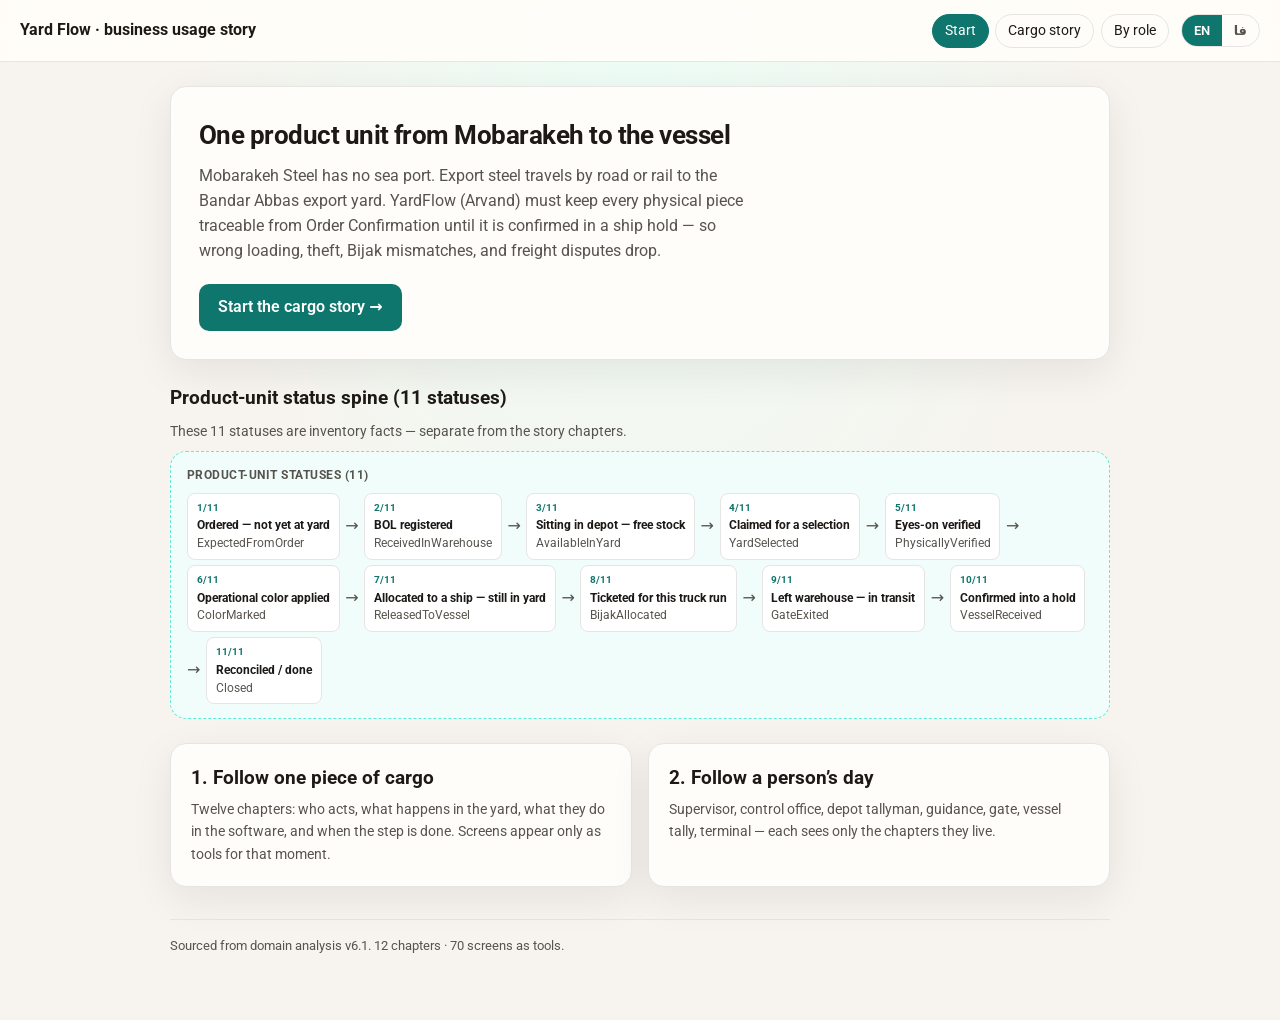
==== index.html @ d263f23e "Publish refined Persian typography and copy edits. Reduce Persian reading size for the interactive p" ====
<!DOCTYPE html>
<html lang="en">
<head>
  <meta charset="UTF-8" />
  <meta name="viewport" content="width=device-width, initial-scale=1" />
  <title>Yard Flow — How the business works</title>
  <link rel="stylesheet" href="shared/styles.css" />
</head>
<body>
  <header class="topbar">
    <h1 data-ui="brand">Yard Flow</h1>
    <nav class="pills">
      <a href="index.html" class="active" data-ui="navStart">Start</a>
      <a href="story.html" data-ui="navStory">Cargo story</a>
      <a href="roles.html" data-ui="navRoles">By role</a>
    </nav>
    <div class="lang-switch" role="group" aria-label="Language">
      <button type="button" data-lang-btn="en">EN</button>
      <button type="button" data-lang-btn="fa">فا</button>
    </div>
  </header>

  <main class="wrap">
    <section class="hero" id="hero"></section>

    <h3 style="margin:1.5rem 0 0.5rem" data-ui="lifecycleHeading"></h3>
    <p style="color:var(--muted);font-size:0.9rem;margin-bottom:0.5rem" data-ui="lifecycleHint"></p>
    <div class="lifecycle" id="lifecycle"></div>

    <div class="hub-grid">
      <a class="hub-card" href="story.html">
        <h3 data-ui="hubStoryTitle"></h3>
        <p data-ui="hubStoryBody"></p>
      </a>
      <a class="hub-card" href="roles.html">
        <h3 data-ui="hubRoleTitle"></h3>
        <p data-ui="hubRoleBody"></p>
      </a>
    </div>

    <p class="footnote" id="footnote"></p>
  </main>

  <script src="shared/data.js"></script>
  <script src="shared/app.js"></script>
  <script>
    (function () {
      var Y = YardStory;
      Y.initLangToggle();

      function paint() {
        var d = Y.data();
        document.querySelectorAll("[data-ui]").forEach(function (el) {
          var key = el.getAttribute("data-ui");
          if (key === "lifecycleHeading" || key === "lifecycleHint") {
            el.textContent = Y.fmt(Y.ui(key), { total: d.lifecycle.length });
          } else {
            el.textContent = Y.ui(key);
          }
        });
        var m = d.meta;
        document.getElementById("hero").innerHTML =
          "<h2>" + Y.esc(Y.L(m.title)) + "</h2>" +
          "<p>" + Y.esc(Y.L(m.premise)) + "</p>" +
          '<a class="start" href="story.html">' + Y.esc(Y.ui("startStory")) + "</a>";
        Y.renderLifecycle(document.getElementById("lifecycle"));
        document.getElementById("footnote").textContent = Y.localizeDigits(
          (Y.getLang() === "fa"
            ? "منبع: تحلیل دامنه نسخه ۶.۱. "
            : "Sourced from domain analysis v6.1. ") +
            d.chapters.length +
            (Y.getLang() === "fa" ? " فصل · " : " chapters · ") +
            d.screenCount +
            (Y.getLang() === "fa" ? " صفحه به‌عنوان ابزار." : " screens as tools.")
        );
        document.title =
          Y.getLang() === "fa"
            ? "Yard Flow — کسب‌وکار چگونه کار می‌کند"
            : "Yard Flow — How the business works";
      }

      paint();
      window.addEventListener("yf-lang-change", paint);
    })();
  </script>
</body>
</html>
---- shared/styles.css ----
/* Yard Flow — story journey (narrative-first)
 *
 * Fonts: Yekan Bakh (RTL/Farsi) from the app’s public/fonts — same family as the TMS UI.
 * Path is relative to this CSS file so file:// open works without a server.
 */

@font-face {
  font-family: "Yekan Bakh";
  src: url("../fonts/yekan-bakh/woff2/YekanBakh-Thin.woff2") format("woff2");
  font-weight: 100;
  font-style: normal;
  font-display: swap;
}
@font-face {
  font-family: "Yekan Bakh";
  src: url("../fonts/yekan-bakh/woff2/YekanBakh-Light.woff2") format("woff2");
  font-weight: 300;
  font-style: normal;
  font-display: swap;
}
@font-face {
  font-family: "Yekan Bakh";
  src: url("../fonts/yekan-bakh/woff2/YekanBakh-Regular.woff2") format("woff2");
  font-weight: 400;
  font-style: normal;
  font-display: swap;
}
@font-face {
  font-family: "Yekan Bakh";
  src: url("../fonts/yekan-bakh/woff2/YekanBakh-SemiBold.woff2") format("woff2");
  font-weight: 600;
  font-style: normal;
  font-display: swap;
}
@font-face {
  font-family: "Yekan Bakh";
  src: url("../fonts/yekan-bakh/woff2/YekanBakh-Bold.woff2") format("woff2");
  font-weight: 700;
  font-style: normal;
  font-display: swap;
}
@font-face {
  font-family: "Yekan Bakh";
  src: url("../fonts/yekan-bakh/woff2/YekanBakh-ExtraBold.woff2") format("woff2");
  font-weight: 800;
  font-style: normal;
  font-display: swap;
}
@font-face {
  font-family: "Yekan Bakh";
  src: url("../fonts/yekan-bakh/woff2/YekanBakh-Black.woff2") format("woff2");
  font-weight: 900;
  font-style: normal;
  font-display: swap;
}

@font-face {
  font-family: "Roboto";
  src: url("../fonts/Roboto/static/Roboto-Regular.ttf") format("truetype");
  font-weight: 400;
  font-style: normal;
  font-display: swap;
}
@font-face {
  font-family: "Roboto";
  src: url("../fonts/Roboto/static/Roboto-Medium.ttf") format("truetype");
  font-weight: 500;
  font-style: normal;
  font-display: swap;
}
@font-face {
  font-family: "Roboto";
  src: url("../fonts/Roboto/static/Roboto-SemiBold.ttf") format("truetype");
  font-weight: 600;
  font-style: normal;
  font-display: swap;
}
@font-face {
  font-family: "Roboto";
  src: url("../fonts/Roboto/static/Roboto-Bold.ttf") format("truetype");
  font-weight: 700;
  font-style: normal;
  font-display: swap;
}

:root {
  --bg: #f7f4ef;
  --paper: #fffdf9;
  --ink: #1c1917;
  --muted: #57534e;
  --line: #e7e5e4;
  --accent: #0f766e;
  --accent-soft: #ccfbf1;
  --warn: #b45309;
  --warn-bg: #fff7ed;
  --critical: #9f1239;
  --critical-bg: #fff1f2;
  --role: #1d4ed8;
  --shadow: 0 12px 40px rgba(28, 25, 23, 0.08);
  --radius: 16px;
  --font-en: "Roboto", "Segoe UI", system-ui, -apple-system, sans-serif;
  --font-fa: "Yekan Bakh", Tahoma, "Segoe UI", sans-serif;
  font-family: var(--font-en);
}

* { box-sizing: border-box; margin: 0; padding: 0; }
html { scroll-behavior: smooth; }
body {
  background:
    radial-gradient(ellipse at top, #ecfdf5 0%, transparent 50%),
    var(--bg);
  color: var(--ink);
  min-height: 100vh;
  line-height: 1.55;
}

a { color: var(--accent); }
button { font: inherit; cursor: pointer; }

.topbar {
  position: sticky; top: 0; z-index: 50;
  display: flex; flex-wrap: wrap; gap: 0.75rem; align-items: center;
  padding: 0.85rem 1.25rem;
  background: rgba(255, 253, 249, 0.92);
  backdrop-filter: blur(10px);
  border-bottom: 1px solid var(--line);
}
.topbar h1 { font-size: 1rem; flex: 1; min-width: 180px; }
.pills { display: flex; flex-wrap: wrap; gap: 0.4rem; }
.pills a {
  text-decoration: none; color: var(--ink);
  padding: 0.35rem 0.75rem; border-radius: 999px;
  border: 1px solid var(--line); background: var(--paper); font-size: 0.85rem;
}
.pills a.active, .pills a:hover { background: var(--accent); color: #fff; border-color: var(--accent); }

.wrap { max-width: 980px; margin: 0 auto; padding: 1.5rem 1.25rem 4rem; }

.hero {
  background: var(--paper);
  border: 1px solid var(--line);
  border-radius: var(--radius);
  padding: 1.75rem;
  box-shadow: var(--shadow);
  margin-bottom: 1.5rem;
}
.hero h2 { font-size: 1.65rem; letter-spacing: -0.02em; margin-bottom: 0.5rem; }
.hero .fa { direction: rtl; color: var(--accent); font-size: 1.1rem; margin-bottom: 0.75rem; }
.hero p { color: var(--muted); max-width: 62ch; }
.hero .start {
  display: inline-block; margin-top: 1.25rem;
  background: var(--accent); color: #fff; text-decoration: none;
  padding: 0.7rem 1.2rem; border-radius: 10px; font-weight: 600;
}

.progress {
  margin-bottom: 1.25rem;
  padding: 0.85rem 1rem;
  background: var(--paper);
  border: 1px solid var(--line);
  border-radius: var(--radius);
}
.rail-label {
  font-size: 0.75rem;
  font-weight: 700;
  letter-spacing: 0.04em;
  text-transform: uppercase;
  color: var(--muted);
  margin-bottom: 0.55rem;
}
.progress-row {
  display: flex;
  gap: 0.4rem;
  overflow-x: auto;
  padding: 0.15rem 0;
}
.progress-dot {
  position: relative;
  flex: 0 0 auto;
  width: 2.15rem;
  height: 2.15rem;
  border-radius: 50%;
  display: grid;
  place-items: center;
  text-decoration: none;
  border: 1px solid var(--line);
  background: #fff;
  color: var(--muted);
  font-size: 0.8rem;
  font-weight: 700;
}
.progress-dot:hover { border-color: var(--accent); color: var(--accent); }
.progress-dot.crit {
  border-color: #fda4af;
  background: var(--critical-bg);
  color: var(--critical);
}
.progress-dot .crit-mark {
  position: absolute;
  top: -0.35rem;
  inset-inline-end: -0.2rem;
  font-size: 0.65rem;
  line-height: 1;
  color: var(--critical);
}

.chapter {
  background: var(--paper);
  border: 1px solid var(--line);
  border-radius: var(--radius);
  margin-bottom: 1.5rem;
  overflow: hidden;
  box-shadow: var(--shadow);
  scroll-margin-top: 72px;
}
.chapter.critical { border-color: #fda4af; }
.chapter-head {
  padding: 1.25rem 1.4rem 1rem;
  border-bottom: 1px solid var(--line);
  background: linear-gradient(180deg, #fff 0%, #fafaf9 100%);
}
.chapter.critical .chapter-head { background: var(--critical-bg); }
.kicker {
  font-size: 0.75rem; font-weight: 700; letter-spacing: 0.06em;
  text-transform: uppercase; color: var(--accent); margin-bottom: 0.35rem;
}
.chapter h3 { font-size: 1.35rem; letter-spacing: -0.02em; }
.chapter .title-fa { direction: rtl; color: var(--muted); margin-top: 0.25rem; }
.meta-row {
  display: flex; flex-wrap: wrap; gap: 0.5rem; margin-top: 0.85rem;
}
.chip {
  font-size: 0.78rem; padding: 0.25rem 0.6rem; border-radius: 999px;
  background: var(--accent-soft); color: #115e59;
}
.chip.setting { background: #f5f5f4; color: var(--muted); }

.chapter-body { padding: 1.25rem 1.4rem 1.5rem; }
.scene {
  font-size: 1.05rem; margin-bottom: 1rem; max-width: 68ch;
}
.why {
  border-left: 3px solid var(--accent);
  padding: 0.65rem 0.9rem;
  background: #f0fdfa;
  border-radius: 0 10px 10px 0;
  margin: 1rem 0;
  color: var(--ink);
}
.why strong { color: var(--accent); }
.alert {
  margin: 1rem 0; padding: 0.85rem 1rem;
  border-radius: 10px; background: var(--warn-bg); border: 1px solid #fdba74;
  color: #7c2d12; font-size: 0.92rem;
}
.alert.critical-alert {
  background: var(--critical-bg); border-color: #fda4af; color: var(--critical);
}

.grid-2 {
  display: grid; grid-template-columns: 1fr 1fr; gap: 1rem; margin: 1rem 0;
}
@media (max-width: 720px) { .grid-2 { grid-template-columns: 1fr; } }

.block h4 {
  font-size: 0.8rem; text-transform: uppercase; letter-spacing: 0.05em;
  color: var(--muted); margin-bottom: 0.45rem;
}
.block ul { padding-left: 1.1rem; color: var(--ink); font-size: 0.92rem; }
.block li { margin: 0.3rem 0; }

.done {
  margin: 1rem 0;
  padding: 0.75rem 1rem;
  border-radius: 10px;
  background: #ecfdf5;
  border: 1px solid #6ee7b7;
  font-weight: 600;
  font-size: 0.95rem;
}

.tools { margin-top: 1.25rem; }
.tools > h4 {
  font-size: 0.85rem; margin-bottom: 0.65rem; color: var(--muted);
}
.tools-note {
  font-size: 0.85rem; color: var(--muted); margin-bottom: 0.75rem;
}
.tool-rail {
  display: flex; gap: 0.75rem; overflow-x: auto; padding-bottom: 0.5rem;
  scroll-snap-type: x mandatory;
}
.tool {
  flex: 0 0 200px; scroll-snap-align: start;
  border: 1px solid var(--line); border-radius: 12px; overflow: hidden;
  background: #fff; cursor: pointer; transition: transform 0.15s, box-shadow 0.15s;
}
.tool:hover { transform: translateY(-2px); box-shadow: var(--shadow); }
.tool.mobile { flex: 0 0 120px; }
.tool img {
  width: 100%; aspect-ratio: 16/10; object-fit: cover; object-position: top;
  display: block; background: #f5f5f4;
}
.tool.mobile img { aspect-ratio: 9/16; }
.tool .cap { padding: 0.5rem 0.65rem; font-size: 0.78rem; font-weight: 600; }
.tool .route { font-size: 0.65rem; color: var(--muted); font-weight: 400; }

.lifecycle {
  margin: 0 0 1.5rem;
  padding: 0.85rem 1rem;
  background: #f0fdfa;
  border: 1px dashed #5eead4;
  border-radius: var(--radius);
}
.lifecycle-row {
  display: flex;
  flex-wrap: wrap;
  gap: 0.35rem;
  align-items: center;
}
.life-step {
  font-size: 0.72rem;
  padding: 0.35rem 0.55rem;
  border-radius: 8px;
  background: #fff;
  border: 1px solid var(--line);
  color: var(--muted);
}
.life-step b { display: block; color: var(--ink); font-size: 0.72rem; }
.life-step .life-n {
  display: block;
  font-size: 0.65rem;
  font-weight: 700;
  color: var(--accent);
  margin-bottom: 0.1rem;
}
.life-arrow { color: var(--muted); }

.role-card {
  background: var(--paper); border: 1px solid var(--line);
  border-radius: var(--radius); padding: 1.25rem; margin-bottom: 1rem;
  box-shadow: var(--shadow);
}
.role-card h3 { font-size: 1.15rem; }
.role-card .fa { direction: rtl; color: var(--role); margin: 0.25rem 0 0.5rem; }
.role-card .morning { color: var(--muted); margin-bottom: 0.75rem; }
.role-card .links { display: flex; flex-wrap: wrap; gap: 0.4rem; }
.role-card .links a {
  text-decoration: none; font-size: 0.8rem;
  padding: 0.3rem 0.65rem; border-radius: 8px;
  background: #eff6ff; color: var(--role); border: 1px solid #bfdbfe;
}
.cares { margin-top: 0.75rem; font-size: 0.85rem; color: var(--muted); }

.hub-grid {
  display: grid; grid-template-columns: repeat(auto-fit, minmax(240px, 1fr));
  gap: 1rem; margin-top: 1.25rem;
}
.hub-card {
  display: block; text-decoration: none; color: inherit;
  background: var(--paper); border: 1px solid var(--line);
  border-radius: var(--radius); padding: 1.25rem; box-shadow: var(--shadow);
}
.hub-card:hover { border-color: var(--accent); }
.hub-card h3 { margin-bottom: 0.4rem; }
.hub-card p { color: var(--muted); font-size: 0.9rem; }

.lightbox {
  display: none; position: fixed; inset: 0; z-index: 200;
  background: rgba(28,25,23,0.88); align-items: center; justify-content: center;
  padding: 1.5rem;
}
.lightbox.open { display: flex; }
.lightbox img { max-width: min(96vw, 1100px); max-height: 78vh; border-radius: 8px; }
.lightbox .cap {
  position: absolute; bottom: 1.5rem; left: 50%; transform: translateX(-50%);
  background: #fff; padding: 0.6rem 1rem; border-radius: 8px; max-width: 90vw;
  text-align: center; font-size: 0.9rem;
}
.lightbox .x {
  position: absolute; top: 1rem; right: 1rem;
  width: 2.5rem; height: 2.5rem; border-radius: 50%; border: none; background: #fff;
}

.footnote {
  margin-top: 2rem; font-size: 0.8rem; color: var(--muted);
  border-top: 1px solid var(--line); padding-top: 1rem;
}

body.picture-mode .scene,
body.picture-mode .why,
body.picture-mode .block,
body.picture-mode .done,
body.picture-mode .alert,
body.picture-mode .tools-note { display: none; }
body.picture-mode .tool { flex-basis: 260px; }
body.picture-mode .tool.mobile { flex-basis: 140px; }

.toolbar button {
  border: 1px solid var(--line); background: var(--paper);
  padding: 0.35rem 0.7rem; border-radius: 8px; font-size: 0.8rem;
}
.toolbar button.on { background: var(--accent); color: #fff; border-color: var(--accent); }

.lang-switch {
  display: inline-flex;
  border: 1px solid var(--line);
  border-radius: 999px;
  overflow: hidden;
  background: var(--paper);
}
.lang-switch button {
  border: none;
  background: transparent;
  padding: 0.35rem 0.75rem;
  font-size: 0.8rem;
  font-weight: 600;
  color: var(--muted);
  cursor: pointer;
}
.lang-switch button.on {
  background: var(--accent);
  color: #fff;
}

/* RTL (Farsi) — Yekan Bakh, same as TMS app */
html[dir="rtl"] body,
html[dir="rtl"] button,
html[dir="rtl"] input,
html[dir="rtl"] .topbar,
html[dir="rtl"] .wrap {
  font-family: var(--font-fa);
}
html[dir="ltr"] body {
  font-family: var(--font-en);
}
html[dir="rtl"] .why {
  border-left: none;
  border-right: 3px solid var(--accent);
  border-radius: 10px 0 0 10px;
}
html[dir="rtl"] .block ul { padding-left: 0; padding-right: 1.1rem; }
html[dir="rtl"] .done::before { content: none; }
html[dir="rtl"] .scene,
html[dir="rtl"] .why,
html[dir="rtl"] .alert,
html[dir="rtl"] .done,
html[dir="rtl"] .tools-note,
html[dir="rtl"] .hero p,
html[dir="rtl"] .role-card .morning {
  text-align: right;
}
html[dir="rtl"] .chapter h3,
html[dir="rtl"] .hero h2,
html[dir="rtl"] .role-card h3 {
  text-align: right;
}
html[dir="rtl"] .hero h2 { font-size: 1.5rem; }
html[dir="rtl"] .hero .fa { font-size: 1rem; }
html[dir="rtl"] .hero p { font-size: 0.96rem; line-height: 1.9; }
html[dir="rtl"] .chapter h3 { font-size: 1.22rem; }
html[dir="rtl"] .chip { font-size: 0.74rem; }
html[dir="rtl"] .scene { font-size: 0.98rem; line-height: 2; }
html[dir="rtl"] .why,
html[dir="rtl"] .alert,
html[dir="rtl"] .done,
html[dir="rtl"] .block ul,
html[dir="rtl"] .tools-note,
html[dir="rtl"] .role-card .morning {
  font-size: 0.9rem;
  line-height: 1.95;
}
html[dir="rtl"] .block h4,
html[dir="rtl"] .tools > h4 {
  font-size: 0.76rem;
}
html[dir="ltr"] .done-prefix { font-weight: 700; color: var(--accent); }
html[dir="rtl"] .done-prefix { font-weight: 700; color: var(--accent); }

.done::before { content: none; }
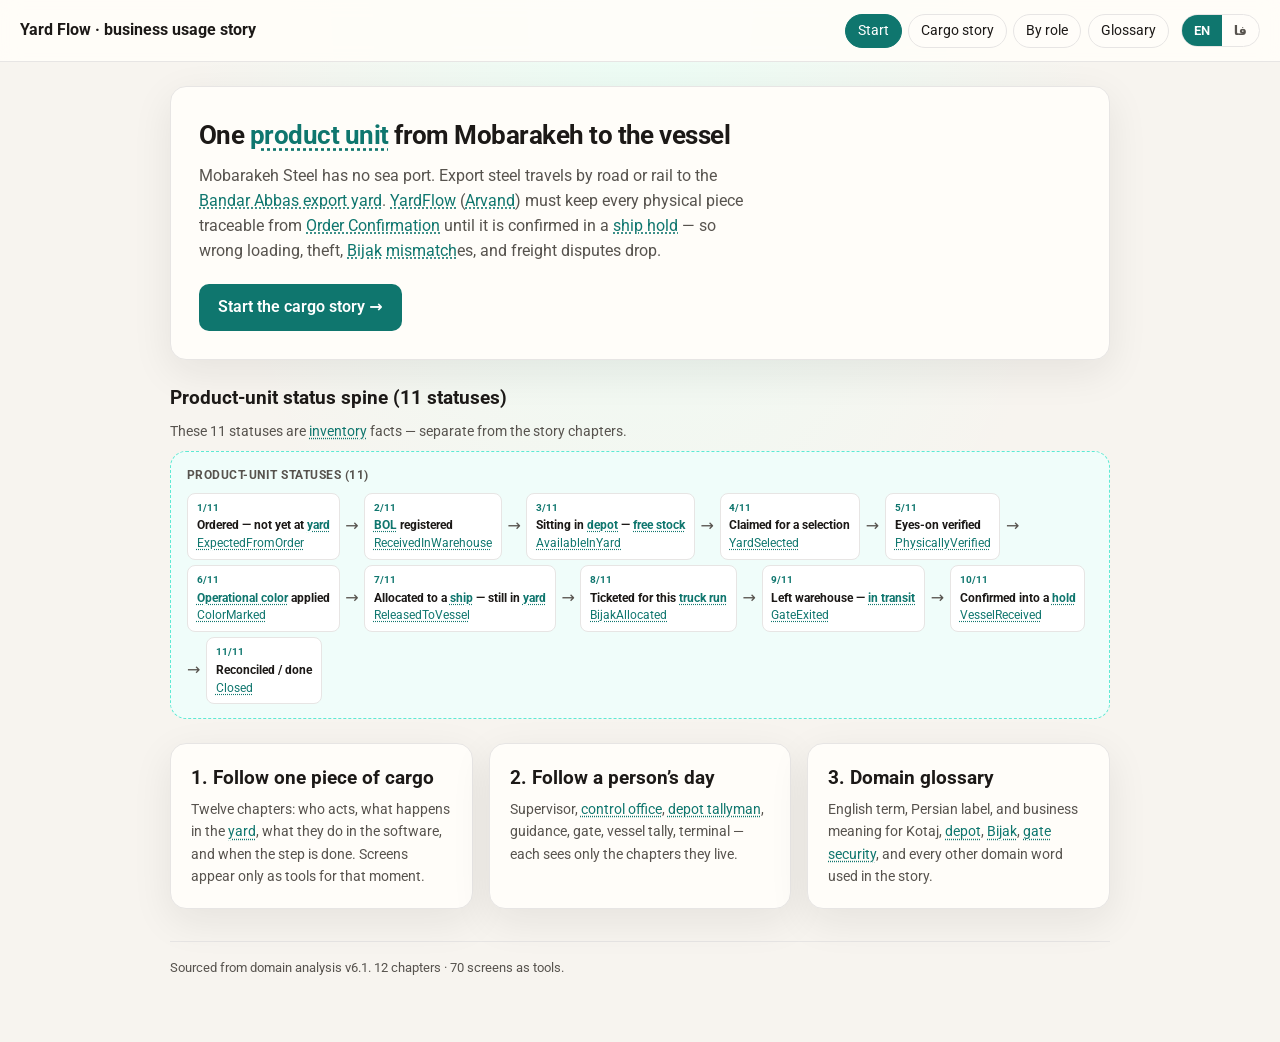
==== commit e1a35176: "Add bilingual domain glossary with in-story term links across all pages. Co-authored-by: Cursor <cur" ====
--- a/index.html
+++ b/index.html
@@ -13,6 +13,7 @@
       <a href="index.html" class="active" data-ui="navStart">Start</a>
       <a href="story.html" data-ui="navStory">Cargo story</a>
       <a href="roles.html" data-ui="navRoles">By role</a>
+      <a href="glossary.html" data-ui="navGlossary">Glossary</a>
     </nav>
     <div class="lang-switch" role="group" aria-label="Language">
       <button type="button" data-lang-btn="en">EN</button>
@@ -24,17 +25,21 @@
     <section class="hero" id="hero"></section>
 
     <h3 style="margin:1.5rem 0 0.5rem" data-ui="lifecycleHeading"></h3>
-    <p style="color:var(--muted);font-size:0.9rem;margin-bottom:0.5rem" data-ui="lifecycleHint"></p>
+    <p style="color:var(--muted);font-size:0.9rem;margin-bottom:0.5rem" data-ui="lifecycleHint" data-glossary></p>
     <div class="lifecycle" id="lifecycle"></div>
 
     <div class="hub-grid">
       <a class="hub-card" href="story.html">
         <h3 data-ui="hubStoryTitle"></h3>
-        <p data-ui="hubStoryBody"></p>
+        <p data-ui="hubStoryBody" data-glossary></p>
       </a>
       <a class="hub-card" href="roles.html">
         <h3 data-ui="hubRoleTitle"></h3>
-        <p data-ui="hubRoleBody"></p>
+        <p data-ui="hubRoleBody" data-glossary></p>
+      </a>
+      <a class="hub-card" href="glossary.html">
+        <h3 data-ui="hubGlossaryTitle"></h3>
+        <p data-ui="hubGlossaryBody" data-glossary></p>
       </a>
     </div>
 
@@ -50,18 +55,14 @@
 
       function paint() {
         var d = Y.data();
-        document.querySelectorAll("[data-ui]").forEach(function (el) {
-          var key = el.getAttribute("data-ui");
-          if (key === "lifecycleHeading" || key === "lifecycleHint") {
-            el.textContent = Y.fmt(Y.ui(key), { total: d.lifecycle.length });
-          } else {
-            el.textContent = Y.ui(key);
-          }
+        Y.paintUi(document, {
+          lifecycleHeading: { total: d.lifecycle.length },
+          lifecycleHint: { total: d.lifecycle.length },
         });
         var m = d.meta;
         document.getElementById("hero").innerHTML =
-          "<h2>" + Y.esc(Y.L(m.title)) + "</h2>" +
-          "<p>" + Y.esc(Y.L(m.premise)) + "</p>" +
+          "<h2>" + Y.glossaryHtml(Y.L(m.title)) + "</h2>" +
+          "<p>" + Y.glossaryHtml(Y.L(m.premise)) + "</p>" +
           '<a class="start" href="story.html">' + Y.esc(Y.ui("startStory")) + "</a>";
         Y.renderLifecycle(document.getElementById("lifecycle"));
         document.getElementById("footnote").textContent = Y.localizeDigits(
--- a/shared/styles.css
+++ b/shared/styles.css
@@ -263,11 +263,13 @@
 @media (max-width: 720px) { .grid-2 { grid-template-columns: 1fr; } }
 
 .block h4 {
-  font-size: 0.8rem; text-transform: uppercase; letter-spacing: 0.05em;
-  color: var(--muted); margin-bottom: 0.45rem;
-}
-.block ul { padding-left: 1.1rem; color: var(--ink); font-size: 0.92rem; }
-.block li { margin: 0.3rem 0; }
+  font-size: 0.88rem;
+  font-weight: 700;
+  letter-spacing: 0.01em;
+  color: #115e59;
+  margin-bottom: 0.5rem;
+}
+.sentence-list { color: var(--ink); font-size: 0.92rem; line-height: 1.9; }
 
 .done {
   margin: 1rem 0;
@@ -439,7 +441,7 @@
   border-right: 3px solid var(--accent);
   border-radius: 10px 0 0 10px;
 }
-html[dir="rtl"] .block ul { padding-left: 0; padding-right: 1.1rem; }
+html[dir="rtl"] .sentence-list { line-height: 2; }
 html[dir="rtl"] .done::before { content: none; }
 html[dir="rtl"] .scene,
 html[dir="rtl"] .why,
@@ -464,7 +466,7 @@
 html[dir="rtl"] .why,
 html[dir="rtl"] .alert,
 html[dir="rtl"] .done,
-html[dir="rtl"] .block ul,
+html[dir="rtl"] .sentence-list,
 html[dir="rtl"] .tools-note,
 html[dir="rtl"] .role-card .morning {
   font-size: 0.9rem;
@@ -472,9 +474,97 @@
 }
 html[dir="rtl"] .block h4,
 html[dir="rtl"] .tools > h4 {
-  font-size: 0.76rem;
+  font-size: 0.92rem;
+  text-transform: none;
+  letter-spacing: 0;
+  color: var(--accent);
 }
 html[dir="ltr"] .done-prefix { font-weight: 700; color: var(--accent); }
 html[dir="rtl"] .done-prefix { font-weight: 700; color: var(--accent); }
 
 .done::before { content: none; }
+
+/* Glossary links in story text */
+a.gloss-term {
+  color: var(--accent);
+  text-decoration: underline;
+  text-decoration-style: dotted;
+  text-underline-offset: 0.15em;
+}
+a.gloss-term:hover {
+  text-decoration-style: solid;
+  background: rgba(17, 94, 89, 0.08);
+}
+
+/* Glossary page */
+.glossary-wrap { max-width: 52rem; }
+.glossary-intro {
+  color: var(--muted);
+  font-size: 0.95rem;
+  line-height: 1.75;
+  margin-bottom: 1.25rem;
+}
+.glossary-toolbar {
+  display: flex;
+  flex-wrap: wrap;
+  gap: 0.75rem;
+  margin-bottom: 1.25rem;
+}
+.glossary-toolbar input,
+.glossary-toolbar select {
+  flex: 1 1 14rem;
+  padding: 0.55rem 0.75rem;
+  border: 1px solid var(--line);
+  border-radius: 8px;
+  font: inherit;
+  background: var(--paper);
+}
+.glossary-count { margin-bottom: 1rem; font-size: 0.88rem; }
+.glossary-section { margin-bottom: 2rem; }
+.glossary-section h3 {
+  font-size: 1rem;
+  color: var(--accent);
+  margin: 0 0 0.75rem;
+  padding-bottom: 0.35rem;
+  border-bottom: 1px solid var(--line);
+}
+.glossary-card {
+  background: var(--paper);
+  border: 1px solid var(--line);
+  border-radius: 12px;
+  padding: 1rem 1.1rem;
+  margin-bottom: 0.75rem;
+  scroll-margin-top: 5rem;
+}
+.glossary-card.glossary-highlight {
+  border-color: var(--accent);
+  box-shadow: 0 0 0 2px rgba(17, 94, 89, 0.15);
+}
+.glossary-head {
+  display: grid;
+  gap: 0.35rem;
+  margin-bottom: 0.65rem;
+}
+.glossary-pair { display: flex; flex-wrap: wrap; gap: 0.35rem 0.6rem; align-items: baseline; }
+.glossary-k {
+  font-size: 0.72rem;
+  font-weight: 700;
+  text-transform: uppercase;
+  letter-spacing: 0.04em;
+  color: var(--muted);
+  min-width: 4.5rem;
+}
+.glossary-v { font-weight: 600; }
+.glossary-meaning { margin: 0.35rem 0; line-height: 1.75; font-size: 0.92rem; }
+.glossary-source { margin: 0.25rem 0 0; font-size: 0.8rem; }
+.glossary-web-note {
+  margin: 0.5rem 0 0;
+  padding: 0.5rem 0.65rem;
+  background: #fffbeb;
+  border-radius: 8px;
+  font-size: 0.82rem;
+  color: #92400e;
+}
+html[dir="rtl"] .glossary-k { text-transform: none; letter-spacing: 0; min-width: 3rem; }
+html[dir="rtl"] .glossary-intro,
+html[dir="rtl"] .glossary-meaning { text-align: right; line-height: 1.95; }
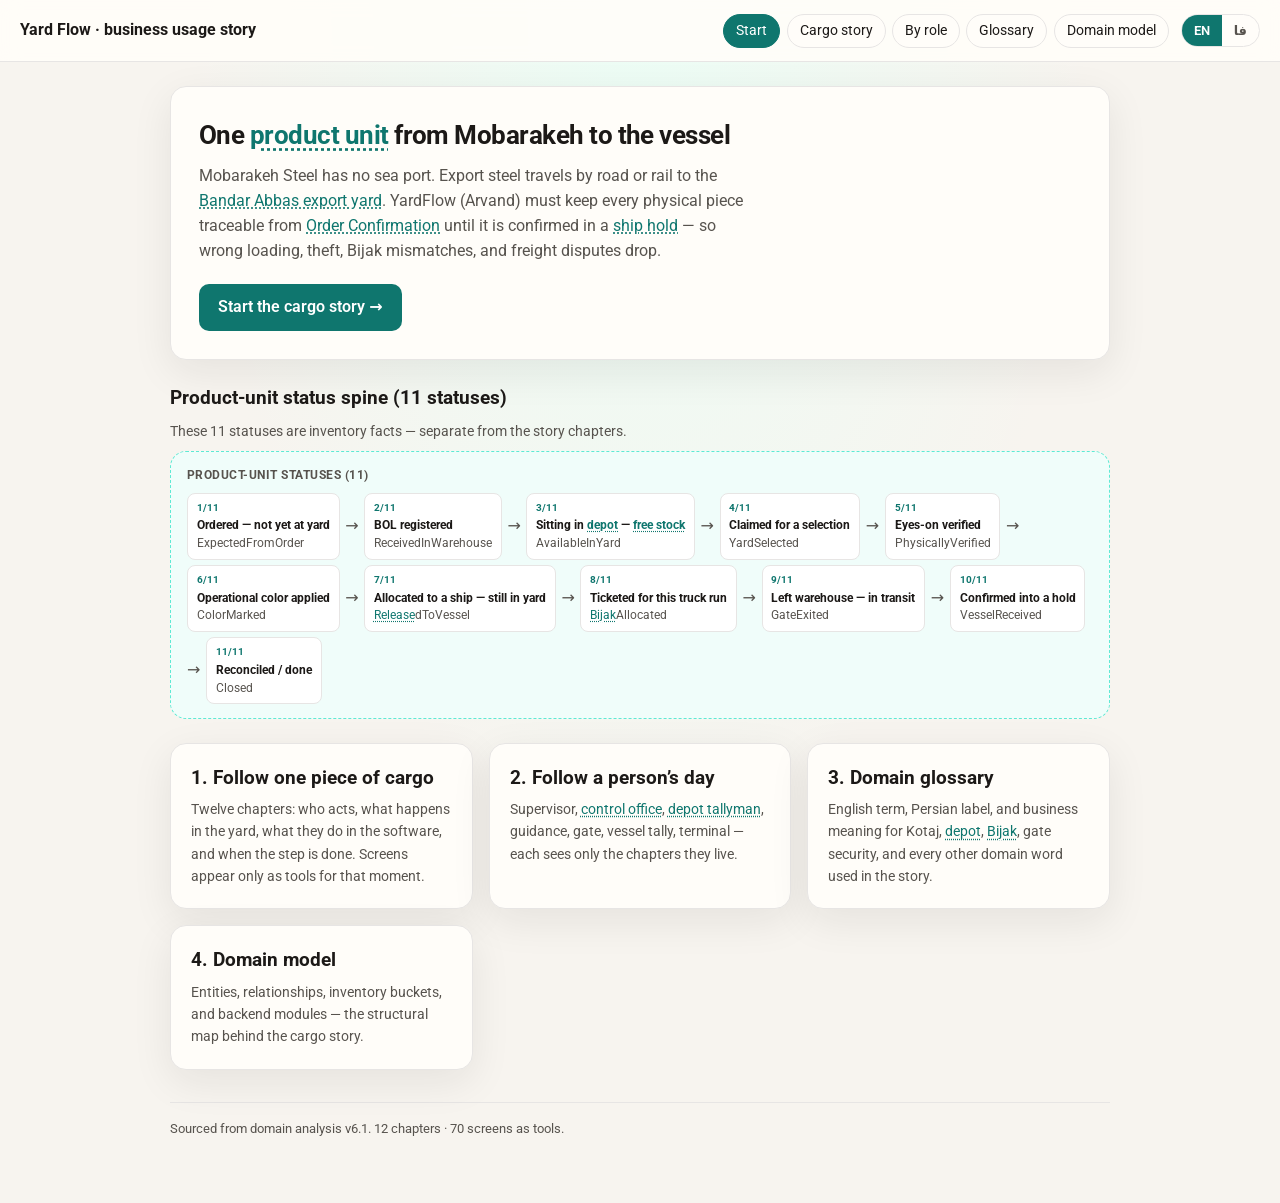
==== commit 1c823fc6: "Add bilingual domain model page with entities, flow, and backend modules. Co-authored-by: Cursor <cu" ====
--- a/index.html
+++ b/index.html
@@ -14,6 +14,7 @@
       <a href="story.html" data-ui="navStory">Cargo story</a>
       <a href="roles.html" data-ui="navRoles">By role</a>
       <a href="glossary.html" data-ui="navGlossary">Glossary</a>
+      <a href="models.html" data-ui="navModels">Domain model</a>
     </nav>
     <div class="lang-switch" role="group" aria-label="Language">
       <button type="button" data-lang-btn="en">EN</button>
@@ -40,6 +41,10 @@
       <a class="hub-card" href="glossary.html">
         <h3 data-ui="hubGlossaryTitle"></h3>
         <p data-ui="hubGlossaryBody" data-glossary></p>
+      </a>
+      <a class="hub-card" href="models.html">
+        <h3 data-ui="hubModelsTitle"></h3>
+        <p data-ui="hubModelsBody" data-glossary></p>
       </a>
     </div>
 
--- a/shared/styles.css
+++ b/shared/styles.css
@@ -209,7 +209,7 @@
   border: 1px solid var(--line);
   border-radius: var(--radius);
   margin-bottom: 1.5rem;
-  overflow: hidden;
+  overflow: visible;
   box-shadow: var(--shadow);
   scroll-margin-top: 72px;
 }
@@ -490,14 +490,72 @@
   text-decoration: underline;
   text-decoration-style: dotted;
   text-underline-offset: 0.15em;
+  cursor: pointer;
 }
 a.gloss-term:hover {
   text-decoration-style: solid;
-  background: rgba(17, 94, 89, 0.08);
+  background: rgba(17, 94, 89, 0.06);
+}
+a.gloss-term.open {
+  text-decoration-style: solid;
+  background: rgba(17, 94, 89, 0.12);
+}
+.gloss-popover {
+  position: fixed;
+  z-index: 100;
+  max-width: min(22rem, 88vw);
+  padding: 0.65rem 0.8rem;
+  border-radius: 10px;
+  background: #134e4a;
+  color: #fff;
+  box-shadow: 0 8px 24px rgba(0, 0, 0, 0.22);
+  font-size: 0.82rem;
+  line-height: 1.55;
+}
+.gloss-popover-pair {
+  font-weight: 600;
+  font-size: 0.74rem;
+  color: #99f6e4;
+  margin-bottom: 0.35rem;
+}
+.gloss-popover-meaning {
+  white-space: pre-line;
+}
+.gloss-popover-hint {
+  margin-top: 0.45rem;
+  font-size: 0.72rem;
+  color: #a7f3d0;
+  opacity: 0.92;
+}
+html[dir="rtl"] .gloss-popover,
+html[dir="rtl"] .gloss-popover-meaning {
+  text-align: right;
+  line-height: 1.85;
 }
 
 /* Glossary page */
 .glossary-wrap { max-width: 52rem; }
+.glossary-back {
+  display: inline-flex;
+  align-items: center;
+  margin-bottom: 1rem;
+  padding: 0.42rem 0.9rem;
+  border-radius: 999px;
+  border: 1px solid var(--line);
+  background: var(--paper);
+  color: var(--accent);
+  text-decoration: none;
+  font-size: 0.88rem;
+  font-weight: 600;
+  box-shadow: var(--shadow);
+}
+.glossary-back:hover {
+  border-color: var(--accent);
+  background: rgba(17, 94, 89, 0.06);
+}
+html[dir="rtl"] .glossary-back {
+  flex-direction: row-reverse;
+}
 .glossary-intro {
   color: var(--muted);
   font-size: 0.95rem;
@@ -568,3 +626,117 @@
 html[dir="rtl"] .glossary-k { text-transform: none; letter-spacing: 0; min-width: 3rem; }
 html[dir="rtl"] .glossary-intro,
 html[dir="rtl"] .glossary-meaning { text-align: right; line-height: 1.95; }
+
+/* Domain model page */
+.models-wrap { max-width: 56rem; }
+.models-intro {
+  color: var(--muted);
+  font-size: 0.95rem;
+  line-height: 1.75;
+  margin-bottom: 0.5rem;
+}
+.models-source {
+  font-size: 0.82rem;
+  margin-bottom: 1.5rem;
+}
+.models-section {
+  margin-bottom: 2rem;
+}
+.models-section h3,
+.models-entities-heading {
+  font-size: 1.05rem;
+  color: var(--accent);
+  margin: 0 0 0.65rem;
+  padding-bottom: 0.35rem;
+  border-bottom: 1px solid var(--line);
+}
+.models-entities-heading {
+  margin-top: 2rem;
+}
+.models-section-body {
+  color: var(--muted);
+  font-size: 0.9rem;
+  margin-bottom: 0.65rem;
+  line-height: 1.7;
+}
+.models-list {
+  margin: 0;
+  padding: 0;
+  list-style: none;
+}
+.models-list li {
+  position: relative;
+  padding: 0.35rem 0 0.35rem 1rem;
+  font-size: 0.92rem;
+  line-height: 1.7;
+  border-bottom: 1px solid #f5f5f4;
+}
+html[dir="ltr"] .models-list li { padding: 0.35rem 0 0.35rem 1rem; }
+html[dir="ltr"] .models-list li::before {
+  content: "→";
+  position: absolute;
+  left: 0;
+  color: var(--accent);
+  font-size: 0.8rem;
+}
+html[dir="rtl"] .models-list li {
+  padding: 0.35rem 1rem 0.35rem 0;
+  text-align: right;
+}
+html[dir="rtl"] .models-list li::before {
+  content: "←";
+  position: absolute;
+  right: 0;
+  color: var(--accent);
+  font-size: 0.8rem;
+}
+.models-entity-group {
+  margin-bottom: 1.75rem;
+}
+.models-entity-group h4 {
+  font-size: 0.92rem;
+  color: var(--ink);
+  margin: 0 0 0.5rem;
+}
+.models-table {
+  width: 100%;
+  border-collapse: collapse;
+  font-size: 0.88rem;
+  background: var(--paper);
+  border: 1px solid var(--line);
+  border-radius: 10px;
+  overflow: hidden;
+}
+.models-table th,
+.models-table td {
+  padding: 0.55rem 0.75rem;
+  text-align: start;
+  vertical-align: top;
+  border-bottom: 1px solid var(--line);
+}
+.models-table th {
+  background: #f8fafc;
+  font-size: 0.78rem;
+  font-weight: 700;
+  color: var(--muted);
+  text-transform: uppercase;
+  letter-spacing: 0.03em;
+}
+html[dir="rtl"] .models-table th {
+  text-transform: none;
+  letter-spacing: 0;
+}
+.models-table tr:last-child td { border-bottom: none; }
+.models-name { font-weight: 600; white-space: nowrap; }
+.models-keys code {
+  font-size: 0.78rem;
+  background: #f5f5f4;
+  padding: 0.15rem 0.35rem;
+  border-radius: 4px;
+}
+html[dir="rtl"] .models-intro,
+html[dir="rtl"] .models-section-body,
+html[dir="rtl"] .models-table td { text-align: right; }
+@media (max-width: 640px) {
+  .models-table { display: block; overflow-x: auto; }
+}
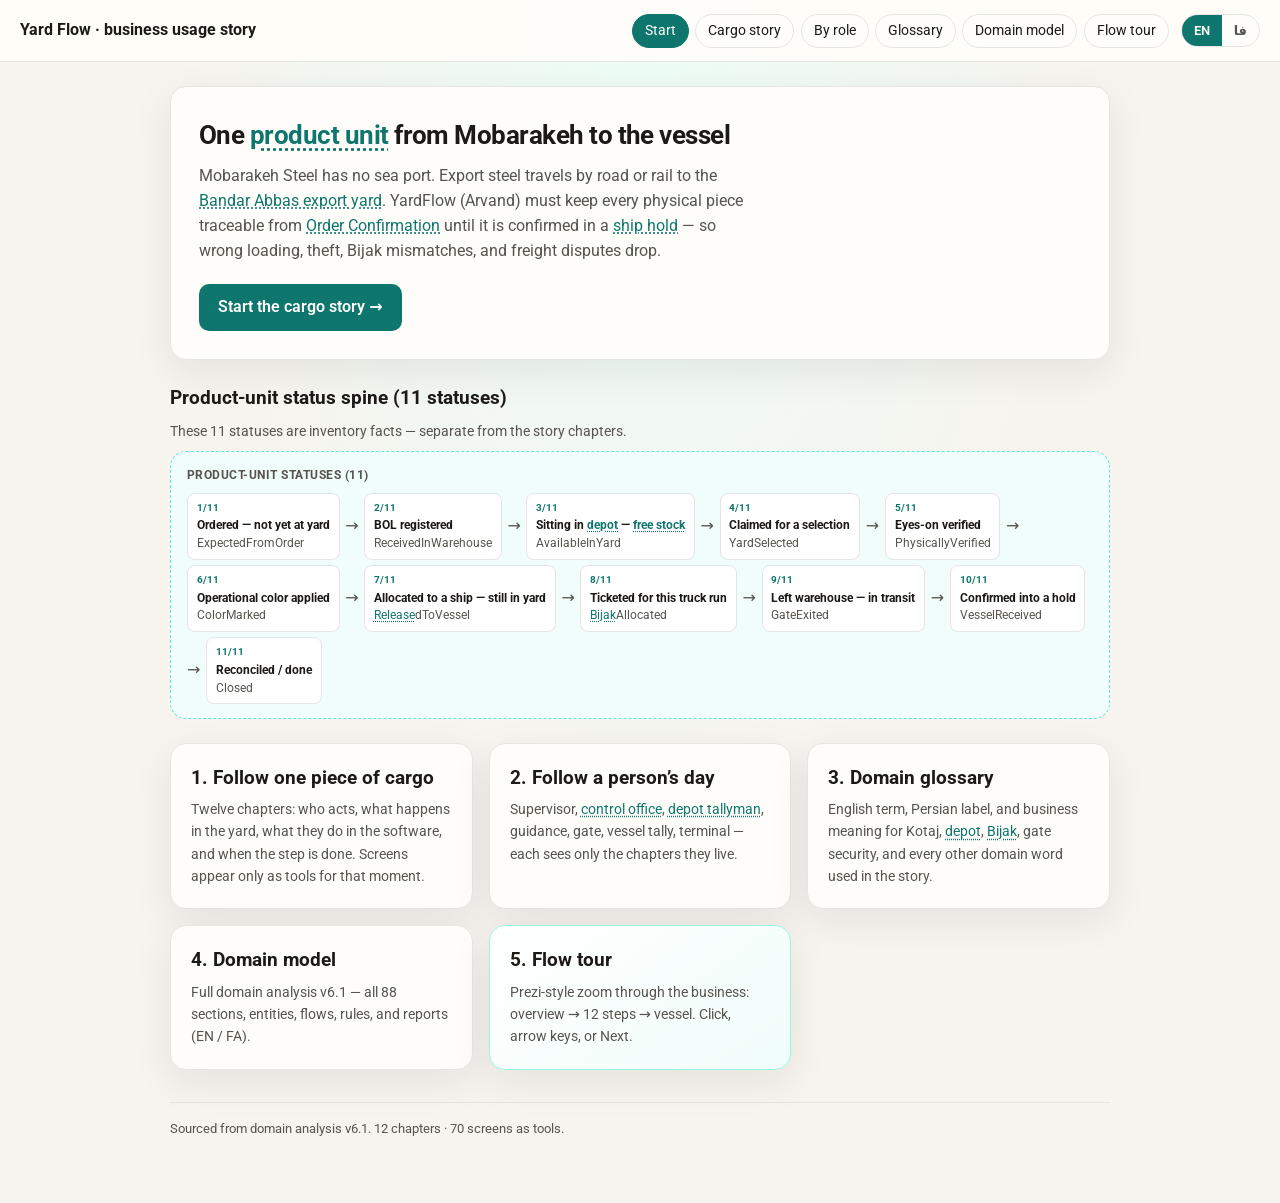
==== commit f4867c20: "Add Prezi-style flow tour and fix domain model section counts. Introduce prezi.html zoom navigation " ====
--- a/index.html
+++ b/index.html
@@ -15,6 +15,7 @@
       <a href="roles.html" data-ui="navRoles">By role</a>
       <a href="glossary.html" data-ui="navGlossary">Glossary</a>
       <a href="models.html" data-ui="navModels">Domain model</a>
+      <a href="prezi.html" data-ui="navPrezi">Flow tour</a>
     </nav>
     <div class="lang-switch" role="group" aria-label="Language">
       <button type="button" data-lang-btn="en">EN</button>
@@ -45,6 +46,10 @@
       <a class="hub-card" href="models.html">
         <h3 data-ui="hubModelsTitle"></h3>
         <p data-ui="hubModelsBody" data-glossary></p>
+      </a>
+      <a class="hub-card hub-card--prezi" href="prezi.html">
+        <h3 data-ui="hubPreziTitle"></h3>
+        <p data-ui="hubPreziBody" data-glossary></p>
       </a>
     </div>
 
--- a/shared/styles.css
+++ b/shared/styles.css
@@ -364,6 +364,11 @@
   border-radius: var(--radius); padding: 1.25rem; box-shadow: var(--shadow);
 }
 .hub-card:hover { border-color: var(--accent); }
+.hub-card--prezi {
+  border-color: #99f6e4;
+  background: linear-gradient(145deg, #fff 0%, #f0fdfa 100%);
+}
+.hub-card--prezi:hover { border-color: var(--accent); }
 .hub-card h3 { margin-bottom: 0.4rem; }
 .hub-card p { color: var(--muted); font-size: 0.9rem; }
 
@@ -627,8 +632,145 @@
 html[dir="rtl"] .glossary-intro,
 html[dir="rtl"] .glossary-meaning { text-align: right; line-height: 1.95; }
 
-/* Domain model page */
-.models-wrap { max-width: 56rem; }
+/* Domain model page — full markdown document */
+.models-wrap { max-width: none; padding-bottom: 3rem; }
+.domain-layout {
+  display: grid;
+  grid-template-columns: minmax(11rem, 15rem) minmax(0, 1fr);
+  gap: 1.75rem 2rem;
+  align-items: start;
+  margin-top: 0.5rem;
+}
+.domain-toc {
+  position: sticky;
+  top: 4.5rem;
+  max-height: calc(100vh - 5.5rem);
+  overflow: auto;
+  padding: 0.75rem 0.85rem;
+  border: 1px solid var(--line);
+  border-radius: 10px;
+  background: var(--paper);
+  font-size: 0.78rem;
+  line-height: 1.45;
+}
+.domain-toc h4 {
+  margin: 0 0 0.5rem;
+  font-size: 0.82rem;
+  color: var(--accent);
+}
+.domain-toc ul {
+  list-style: none;
+  margin: 0;
+  padding: 0;
+}
+.domain-toc li { margin: 0.15rem 0; }
+.domain-toc li.toc-l3 { padding-inline-start: 0.75rem; opacity: 0.92; }
+.domain-toc a {
+  color: var(--ink);
+  text-decoration: none;
+  display: block;
+  padding: 0.12rem 0;
+}
+.domain-toc a:hover { color: var(--accent); text-decoration: underline; }
+.domain-doc {
+  background: var(--paper);
+  border: 1px solid var(--line);
+  border-radius: 12px;
+  padding: 1.5rem 1.75rem;
+  box-shadow: var(--shadow);
+  font-size: 0.92rem;
+  line-height: 1.75;
+  scroll-margin-top: 4.5rem;
+}
+.domain-doc > :first-child { margin-top: 0; }
+.domain-doc h1 {
+  font-size: 1.55rem;
+  color: var(--accent);
+  margin: 0 0 1rem;
+  line-height: 1.35;
+}
+.domain-doc h2 {
+  font-size: 1.15rem;
+  color: var(--accent);
+  margin: 2rem 0 0.75rem;
+  padding-top: 0.5rem;
+  border-top: 1px solid var(--line);
+  scroll-margin-top: 4.5rem;
+}
+.domain-doc h2:first-of-type { border-top: none; padding-top: 0; }
+.domain-doc h3 {
+  font-size: 1rem;
+  margin: 1.35rem 0 0.5rem;
+  color: var(--ink);
+  scroll-margin-top: 4.5rem;
+}
+.domain-doc h4 { font-size: 0.95rem; margin: 1rem 0 0.4rem; }
+.domain-doc p { margin: 0.65rem 0; }
+.domain-doc ul, .domain-doc ol { margin: 0.5rem 0 0.75rem; padding-inline-start: 1.35rem; }
+.domain-doc li { margin: 0.25rem 0; }
+.domain-doc blockquote {
+  margin: 0.75rem 0;
+  padding: 0.65rem 0.85rem;
+  border-inline-start: 3px solid var(--accent);
+  background: #f0fdfa;
+  color: #134e4a;
+  border-radius: 0 8px 8px 0;
+}
+.domain-doc hr {
+  border: none;
+  border-top: 1px solid var(--line);
+  margin: 1.5rem 0;
+}
+.domain-doc table {
+  width: 100%;
+  border-collapse: collapse;
+  margin: 0.85rem 0 1rem;
+  font-size: 0.84rem;
+  display: block;
+  overflow-x: auto;
+}
+.domain-doc th, .domain-doc td {
+  border: 1px solid var(--line);
+  padding: 0.45rem 0.6rem;
+  text-align: start;
+  vertical-align: top;
+}
+.domain-doc th { background: #f8fafc; font-weight: 600; }
+.domain-doc code {
+  font-size: 0.84em;
+  background: #f5f5f4;
+  padding: 0.1rem 0.35rem;
+  border-radius: 4px;
+}
+.domain-doc pre {
+  background: #1e293b;
+  color: #e2e8f0;
+  padding: 0.85rem 1rem;
+  border-radius: 8px;
+  overflow-x: auto;
+  font-size: 0.8rem;
+  line-height: 1.55;
+}
+.domain-doc pre code { background: none; padding: 0; color: inherit; }
+.domain-doc strong { font-weight: 700; }
+html[dir="rtl"] .domain-doc,
+html[dir="rtl"] .domain-doc p,
+html[dir="rtl"] .domain-doc li {
+  text-align: right;
+  line-height: 1.95;
+}
+html[dir="rtl"] .domain-doc blockquote {
+  border-inline-start: none;
+  border-inline-end: 3px solid var(--accent);
+  border-radius: 8px 0 0 8px;
+}
+@media (max-width: 960px) {
+  .domain-layout { grid-template-columns: 1fr; }
+  .domain-toc {
+    position: static;
+    max-height: 12rem;
+  }
+}
 .models-intro {
   color: var(--muted);
   font-size: 0.95rem;
@@ -638,6 +780,14 @@
 .models-source {
   font-size: 0.82rem;
   margin-bottom: 1.5rem;
+}
+.models-filename {
+  unicode-bidi: isolate;
+  font-family: ui-monospace, monospace;
+  font-size: 0.8rem;
+}
+.models-stats {
+  unicode-bidi: isolate;
 }
 .models-section {
   margin-bottom: 2rem;
@@ -740,3 +890,187 @@
 @media (max-width: 640px) {
   .models-table { display: block; overflow-x: auto; }
 }
+
+/* —— Prezi-style flow tour —— */
+body.prezi-page {
+  overflow: hidden;
+  height: 100vh;
+  display: flex;
+  flex-direction: column;
+}
+.prezi-topbar {
+  flex-shrink: 0;
+  z-index: 20;
+}
+.prezi-stage {
+  flex: 1;
+  display: flex;
+  flex-direction: column;
+  min-height: 0;
+  background:
+    radial-gradient(ellipse 80% 60% at 50% 40%, #ecfdf5 0%, transparent 70%),
+    linear-gradient(180deg, #f8fafc 0%, #e2e8f0 100%);
+}
+.prezi-viewport {
+  flex: 1;
+  position: relative;
+  overflow: hidden;
+  cursor: grab;
+  outline: none;
+}
+.prezi-viewport:active { cursor: grabbing; }
+.prezi-canvas {
+  position: absolute;
+  top: 0;
+  left: 0;
+  transform-origin: 0 0;
+  transition: transform 0.85s cubic-bezier(0.22, 1, 0.36, 1);
+  will-change: transform;
+}
+.prezi-paths {
+  position: absolute;
+  top: 0;
+  left: 0;
+  pointer-events: none;
+}
+.prezi-frame {
+  position: absolute;
+  box-sizing: border-box;
+  padding: 1.25rem 1.35rem;
+  background: var(--paper);
+  border: 2px solid var(--line);
+  border-radius: 14px;
+  box-shadow: 0 8px 32px rgba(15, 23, 42, 0.08);
+  cursor: pointer;
+  transition: border-color 0.2s, box-shadow 0.2s, transform 0.2s;
+}
+.prezi-frame:hover {
+  border-color: var(--accent);
+  box-shadow: 0 12px 40px rgba(13, 148, 136, 0.15);
+  transform: translateY(-2px);
+}
+.prezi-frame.active {
+  border-color: var(--accent);
+  box-shadow: 0 0 0 3px rgba(13, 148, 136, 0.25), 0 12px 40px rgba(13, 148, 136, 0.12);
+}
+.prezi-frame--hub {
+  background: linear-gradient(145deg, #fff 0%, #f0fdfa 100%);
+  border-color: #99f6e4;
+}
+.prezi-frame--critical {
+  border-color: #f59e0b;
+}
+.prezi-frame-kicker {
+  font-size: 0.72rem;
+  font-weight: 700;
+  text-transform: uppercase;
+  letter-spacing: 0.06em;
+  color: var(--accent);
+  margin-bottom: 0.35rem;
+}
+html[dir="rtl"] .prezi-frame-kicker {
+  text-transform: none;
+  letter-spacing: 0;
+}
+.prezi-frame h3 {
+  margin: 0 0 0.5rem;
+  font-size: 1.05rem;
+  line-height: 1.45;
+  color: var(--ink);
+}
+.prezi-actor {
+  font-size: 0.82rem;
+  color: var(--muted);
+  margin-bottom: 0.5rem;
+}
+.prezi-hook {
+  margin: 0;
+  font-size: 0.88rem;
+  line-height: 1.65;
+  color: var(--muted);
+  display: -webkit-box;
+  -webkit-line-clamp: 5;
+  -webkit-box-orient: vertical;
+  overflow: hidden;
+}
+.prezi-done {
+  margin: 0.65rem 0 0;
+  font-size: 0.82rem;
+  line-height: 1.55;
+  color: var(--ink);
+}
+.prezi-crit {
+  display: inline-block;
+  margin-top: 0.5rem;
+  padding: 0.15rem 0.45rem;
+  font-size: 0.72rem;
+  font-weight: 700;
+  background: #fef3c7;
+  color: #b45309;
+  border-radius: 4px;
+}
+.prezi-hud {
+  flex-shrink: 0;
+  display: flex;
+  flex-wrap: wrap;
+  align-items: center;
+  justify-content: center;
+  gap: 0.65rem;
+  padding: 0.75rem 1rem;
+  background: rgba(255, 255, 255, 0.92);
+  border-top: 1px solid var(--line);
+  backdrop-filter: blur(8px);
+}
+.prezi-btn {
+  padding: 0.45rem 1rem;
+  font-size: 0.88rem;
+  font-family: inherit;
+  border: 1px solid var(--line);
+  border-radius: 8px;
+  background: var(--paper);
+  color: var(--ink);
+  cursor: pointer;
+}
+.prezi-btn:hover:not(:disabled) {
+  border-color: var(--accent);
+  color: var(--accent);
+}
+.prezi-btn:disabled {
+  opacity: 0.4;
+  cursor: not-allowed;
+}
+.prezi-btn-primary {
+  background: var(--accent);
+  border-color: var(--accent);
+  color: #fff;
+}
+.prezi-btn-primary:hover:not(:disabled) {
+  background: #0f766e;
+  border-color: #0f766e;
+  color: #fff;
+}
+.prezi-step {
+  font-size: 0.85rem;
+  color: var(--muted);
+  min-width: 6rem;
+  text-align: center;
+}
+.prezi-chapter-link {
+  font-size: 0.88rem;
+  color: var(--accent);
+  text-decoration: none;
+  font-weight: 600;
+}
+.prezi-chapter-link:hover { text-decoration: underline; }
+.prezi-hint {
+  flex-shrink: 0;
+  margin: 0;
+  padding: 0 1rem 0.65rem;
+  text-align: center;
+  font-size: 0.78rem;
+  color: var(--muted);
+}
+@media (max-width: 640px) {
+  .prezi-hud { gap: 0.4rem; padding: 0.5rem; }
+  .prezi-btn { padding: 0.4rem 0.65rem; font-size: 0.82rem; }
+}
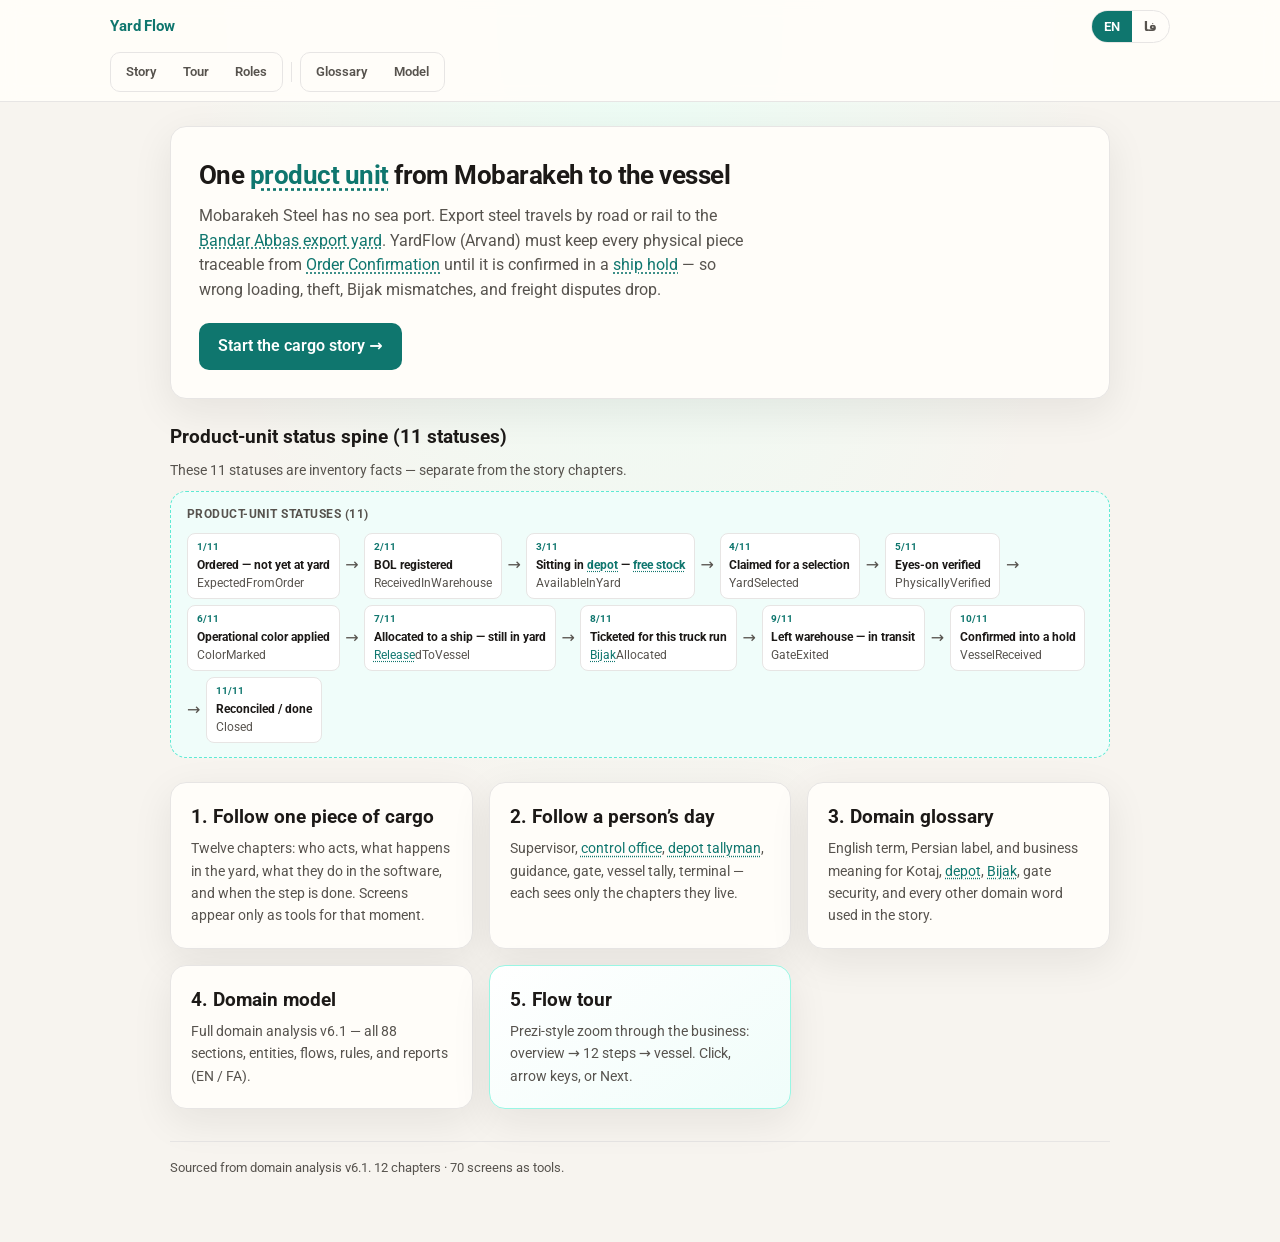
==== commit 4d012c25: "Rethink site header and declutter story page chrome. Replace crowded pill nav with a compact two-row" ====
--- a/index.html
+++ b/index.html
@@ -7,21 +7,7 @@
   <link rel="stylesheet" href="shared/styles.css" />
 </head>
 <body>
-  <header class="topbar">
-    <h1 data-ui="brand">Yard Flow</h1>
-    <nav class="pills">
-      <a href="index.html" class="active" data-ui="navStart">Start</a>
-      <a href="story.html" data-ui="navStory">Cargo story</a>
-      <a href="roles.html" data-ui="navRoles">By role</a>
-      <a href="glossary.html" data-ui="navGlossary">Glossary</a>
-      <a href="models.html" data-ui="navModels">Domain model</a>
-      <a href="prezi.html" data-ui="navPrezi">Flow tour</a>
-    </nav>
-    <div class="lang-switch" role="group" aria-label="Language">
-      <button type="button" data-lang-btn="en">EN</button>
-      <button type="button" data-lang-btn="fa">فا</button>
-    </div>
-  </header>
+  <header id="site-header"></header>
 
   <main class="wrap">
     <section class="hero" id="hero"></section>
@@ -62,6 +48,7 @@
     (function () {
       var Y = YardStory;
       Y.initLangToggle();
+      Y.mountSiteHeader("index");
 
       function paint() {
         var d = Y.data();
--- a/shared/styles.css
+++ b/shared/styles.css
@@ -134,6 +134,175 @@
 }
 .pills a.active, .pills a:hover { background: var(--accent); color: #fff; border-color: var(--accent); }
 
+/* Site header — compact two-row chrome */
+.site-header {
+  position: sticky;
+  top: 0;
+  z-index: 50;
+  background: rgba(255, 253, 249, 0.94);
+  backdrop-filter: blur(10px);
+  border-bottom: 1px solid var(--line);
+}
+.site-header-inner {
+  max-width: 1100px;
+  margin: 0 auto;
+  padding: 0.65rem 1.25rem 0.55rem;
+}
+.site-header-top {
+  display: flex;
+  align-items: center;
+  gap: 0.75rem;
+  margin-bottom: 0.55rem;
+}
+.site-brand {
+  font-weight: 700;
+  font-size: 0.95rem;
+  color: var(--ink);
+  text-decoration: none;
+  letter-spacing: -0.01em;
+  white-space: nowrap;
+}
+.site-brand:hover { color: var(--accent); }
+.site-brand.active { color: var(--accent); }
+.site-header-tools {
+  flex: 1;
+  display: flex;
+  justify-content: flex-end;
+  gap: 0.5rem;
+  min-width: 0;
+}
+.site-header-top .lang-switch { flex-shrink: 0; }
+.site-nav {
+  display: flex;
+  align-items: center;
+  gap: 0.35rem;
+  flex-wrap: wrap;
+}
+.site-nav-group {
+  display: inline-flex;
+  align-items: center;
+  background: var(--paper);
+  border: 1px solid var(--line);
+  border-radius: 10px;
+  padding: 0.2rem;
+  gap: 0.15rem;
+}
+.site-nav-link {
+  text-decoration: none;
+  color: var(--muted);
+  font-size: 0.82rem;
+  font-weight: 600;
+  padding: 0.35rem 0.75rem;
+  border-radius: 7px;
+  white-space: nowrap;
+}
+.site-nav-link:hover {
+  color: var(--accent);
+  background: var(--accent-soft);
+}
+.site-nav-link.active {
+  background: var(--accent);
+  color: #fff;
+}
+.site-nav-divider {
+  width: 1px;
+  height: 1.25rem;
+  background: var(--line);
+  margin: 0 0.15rem;
+  flex-shrink: 0;
+}
+.site-header--compact .site-header-inner {
+  padding-top: 0.5rem;
+  padding-bottom: 0.45rem;
+}
+.site-header--compact .site-header-top { margin-bottom: 0.4rem; }
+
+.page-title {
+  font-size: 1.35rem;
+  letter-spacing: -0.02em;
+  margin-bottom: 1rem;
+  line-height: 1.35;
+}
+.page-intro {
+  color: var(--muted);
+  font-size: 0.92rem;
+  line-height: 1.75;
+  margin-bottom: 1.25rem;
+}
+
+.story-lead {
+  display: flex;
+  flex-wrap: wrap;
+  align-items: flex-start;
+  justify-content: space-between;
+  gap: 0.85rem 1.25rem;
+  padding: 1rem 1.15rem;
+  margin-bottom: 1.15rem;
+  background: var(--paper);
+  border: 1px solid var(--line);
+  border-radius: 12px;
+}
+.story-lead-text {
+  flex: 1 1 20rem;
+  margin: 0;
+  color: var(--muted);
+  font-size: 0.9rem;
+  line-height: 1.7;
+}
+.story-lead-actions {
+  display: flex;
+  flex-wrap: wrap;
+  gap: 0.5rem;
+  align-items: center;
+  flex-shrink: 0;
+}
+.story-action {
+  display: inline-flex;
+  align-items: center;
+  padding: 0.5rem 0.9rem;
+  border-radius: 8px;
+  font-size: 0.82rem;
+  font-weight: 600;
+  text-decoration: none;
+  border: 1px solid var(--line);
+  background: #fff;
+  color: var(--ink);
+  cursor: pointer;
+  font-family: inherit;
+  white-space: nowrap;
+}
+.story-action--primary {
+  background: var(--accent);
+  border-color: var(--accent);
+  color: #fff;
+}
+.story-action--primary:hover {
+  background: #0d9488;
+  border-color: #0d9488;
+  color: #fff;
+}
+.story-action--toggle.on {
+  background: var(--accent);
+  border-color: var(--accent);
+  color: #fff;
+}
+
+@media (max-width: 720px) {
+  .site-nav-divider { display: none; }
+  .site-nav-group--primary,
+  .site-nav-group--ref {
+    width: 100%;
+    justify-content: stretch;
+  }
+  .site-nav-group .site-nav-link {
+    flex: 1;
+    text-align: center;
+    padding-inline: 0.35rem;
+  }
+  .story-lead-actions { width: 100%; }
+  .story-action { flex: 1; justify-content: center; }
+}
+
 .wrap { max-width: 980px; margin: 0 auto; padding: 1.5rem 1.25rem 4rem; }
 
 .hero {
@@ -148,9 +317,14 @@
 .hero .fa { direction: rtl; color: var(--accent); font-size: 1.1rem; margin-bottom: 0.75rem; }
 .hero p { color: var(--muted); max-width: 62ch; }
 .hero .start {
-  display: inline-block; margin-top: 1.25rem;
-  background: var(--accent); color: #fff; text-decoration: none;
-  padding: 0.7rem 1.2rem; border-radius: 10px; font-weight: 600;
+  display: inline-block;
+  margin-top: 1.25rem;
+  background: var(--accent);
+  color: #fff;
+  text-decoration: none;
+  padding: 0.7rem 1.2rem;
+  border-radius: 10px;
+  font-weight: 600;
 }
 
 .progress {
@@ -402,12 +576,6 @@
 body.picture-mode .tools-note { display: none; }
 body.picture-mode .tool { flex-basis: 260px; }
 body.picture-mode .tool.mobile { flex-basis: 140px; }
-
-.toolbar button {
-  border: 1px solid var(--line); background: var(--paper);
-  padding: 0.35rem 0.7rem; border-radius: 8px; font-size: 0.8rem;
-}
-.toolbar button.on { background: var(--accent); color: #fff; border-color: var(--accent); }
 
 .lang-switch {
   display: inline-flex;
@@ -898,10 +1066,7 @@
   display: flex;
   flex-direction: column;
 }
-.prezi-topbar {
-  flex-shrink: 0;
-  z-index: 20;
-}
+body.prezi-page .site-header { flex-shrink: 0; }
 .prezi-stage {
   flex: 1;
   display: flex;
@@ -1012,15 +1177,19 @@
 .prezi-hud {
   flex-shrink: 0;
   display: flex;
-  flex-wrap: wrap;
-  align-items: center;
   justify-content: center;
-  gap: 0.65rem;
   padding: 0.75rem 1rem;
   background: rgba(255, 255, 255, 0.92);
   border-top: 1px solid var(--line);
   backdrop-filter: blur(8px);
 }
+.prezi-hud-controls {
+  display: grid;
+  grid-template-columns: auto 9.5rem auto auto 12rem;
+  align-items: center;
+  gap: 0.65rem;
+  width: min(100%, 44rem);
+}
 .prezi-btn {
   padding: 0.45rem 1rem;
   font-size: 0.88rem;
@@ -1030,6 +1199,8 @@
   background: var(--paper);
   color: var(--ink);
   cursor: pointer;
+  white-space: nowrap;
+  justify-self: center;
 }
 .prezi-btn:hover:not(:disabled) {
   border-color: var(--accent);
@@ -1052,14 +1223,24 @@
 .prezi-step {
   font-size: 0.85rem;
   color: var(--muted);
-  min-width: 6rem;
+  width: 100%;
   text-align: center;
+  font-variant-numeric: tabular-nums;
+  white-space: nowrap;
 }
 .prezi-chapter-link {
   font-size: 0.88rem;
   color: var(--accent);
   text-decoration: none;
   font-weight: 600;
+  white-space: nowrap;
+  justify-self: center;
+  width: 100%;
+  text-align: center;
+}
+.prezi-chapter-link.is-unavailable {
+  visibility: hidden;
+  pointer-events: none;
 }
 .prezi-chapter-link:hover { text-decoration: underline; }
 .prezi-hint {
@@ -1071,6 +1252,20 @@
   color: var(--muted);
 }
 @media (max-width: 640px) {
-  .prezi-hud { gap: 0.4rem; padding: 0.5rem; }
-  .prezi-btn { padding: 0.4rem 0.65rem; font-size: 0.82rem; }
-}
+  .prezi-hud { padding: 0.5rem; }
+  .prezi-hud-controls {
+    grid-template-columns: 1fr 1fr;
+    grid-template-areas:
+      "step step"
+      "prev next"
+      "overview chapter";
+    width: 100%;
+    gap: 0.4rem;
+  }
+  #prezi-step { grid-area: step; }
+  #prezi-prev { grid-area: prev; }
+  #prezi-next { grid-area: next; }
+  #prezi-overview { grid-area: overview; }
+  #prezi-chapter-link { grid-area: chapter; }
+  .prezi-btn { padding: 0.4rem 0.65rem; font-size: 0.82rem; width: 100%; }
+}
